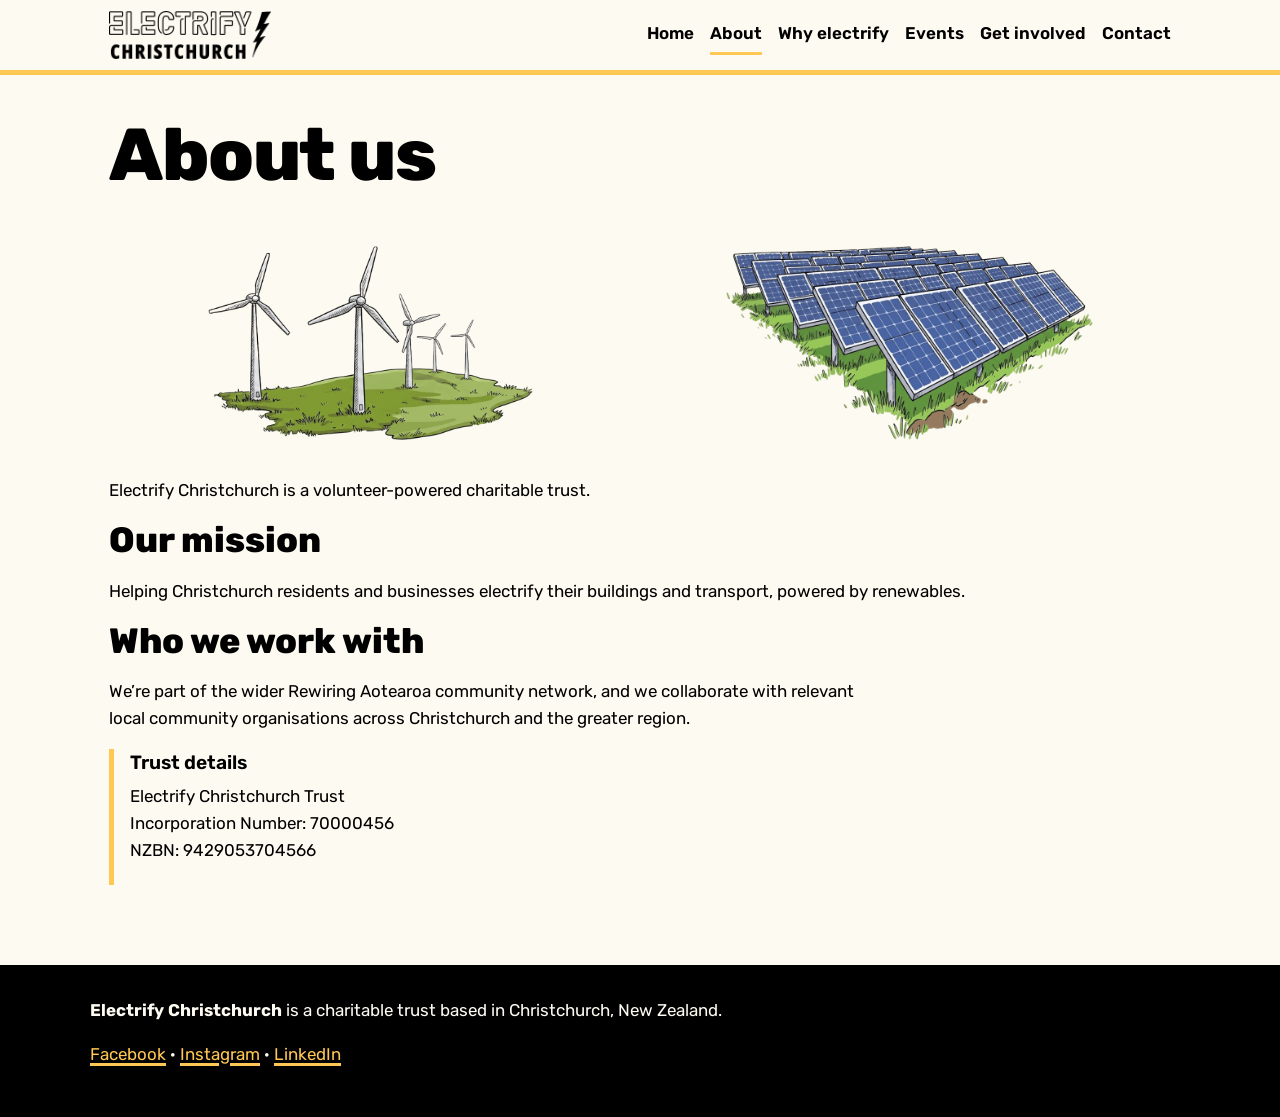
==== about.html @ 2504b072 "Add files via upload" ====
<!DOCTYPE html>
<html lang="en-NZ">
<head>
<meta charset="utf-8">
<meta name="viewport" content="width=device-width, initial-scale=1, viewport-fit=cover">
<meta name="color-scheme" content="light dark">
<title>About us | Electrify Christchurch</title>
<meta name="description" content="About Electrify Christchurch, a volunteer-powered charitable trust helping Christchurch households and businesses switch to electric.">
<meta property="og:title" content="About us | Electrify Christchurch">
<meta property="og:description" content="About Electrify Christchurch, a volunteer-powered charitable trust helping Christchurch households and businesses switch to electric.">
<meta property="og:type" content="website">
<meta property="og:locale" content="en_NZ">
<meta name="twitter:card" content="summary">
<link rel="icon" type="image/png" href="assets/images/favicon.png">
<link rel="preconnect" href="https://fonts.googleapis.com">
<link rel="preconnect" href="https://fonts.gstatic.com" crossorigin>
<link rel="stylesheet" href="https://fonts.googleapis.com/css2?family=Rubik:wght@400;500;700;800&display=swap">
<link rel="stylesheet" href="assets/css/styles.css">
</head>
<body>
<a class="skip" href="#main">Skip to content</a>
<header><div class="bar">
<a class="logo" href="index.html" aria-label="Electrify Christchurch home"><img src="assets/images/logo.png" alt="Electrify Christchurch" width="700" height="208"></a>
<nav aria-label="Main">
<a href="index.html">Home</a><a href="about.html" aria-current="page">About</a><a href="why-electrify.html">Why electrify</a><a href="events.html">Events</a><a href="get-involved.html">Get involved</a><a href="contact.html">Contact</a>
</nav></div></header>
<main id="main">
<div class="page">

<h1>About us</h1>
<div class="pair"><img src="assets/images/wind-farm.png" width="900" height="538" loading="lazy" class="pic" alt="Illustration of wind turbines on a green hill"><img src="assets/images/solar-farm.png" width="900" height="476" loading="lazy" class="pic" alt="Illustration of a solar farm"></div>
<p>Electrify Christchurch is a volunteer-powered charitable trust.</p>
<h2>Our mission</h2>
<p></p><div>Helping Christchurch residents and businesses electrify their buildings and transport, powered by renewables.</div><p class=""></p><h2>Who we work with</h2><p>We’re part of the wider Rewiring Aotearoa community network, and we collaborate with relevant local community organisations across Christchurch and the greater region.</p><p></p>



<div class="grid">



</div>
<div class="box" style="max-width:820px"><h3>Trust details</h3><p>Electrify Christchurch Trust<br>Incorporation Number: 70000456<br>NZBN: 9429053704566</p></div>

</div>
</main>
<footer><div class="in">

<p><strong>Electrify Christchurch</strong> is a charitable trust based in Christchurch, New Zealand.</p>
<p><a href="https://www.facebook.com/electrifychristchurch/">Facebook</a> · <a href="https://www.instagram.com/electrifychristchurch/">Instagram</a> · <a href="https://www.linkedin.com/company/electrifychristchurch">LinkedIn</a></p>

</div></footer>
</body>
</html>
---- assets/css/styles.css ----
:root{--ink:#000000;--bg:#FDFAF1;--tint:#F6EDD0;--green:#FFC754;--greenText:#000000;--sun:#FFC754;--muted:#444444;--line:#E4D6AA;--on-green:#000000;
box-sizing:border-box;padding-top:env(safe-area-inset-top,0px);padding-bottom:env(safe-area-inset-bottom,0px)}
@media (prefers-color-scheme:dark){:root:not([data-theme="light"]){--ink:#FDFAF1;--bg:#15120A;--tint:#2A2412;--green:#FFC754;--greenText:#FFC754;--muted:#CFC8B0;--line:#4D4222;--on-green:#000000}}
:root[data-theme="dark"]{--ink:#FDFAF1;--bg:#15120A;--tint:#2A2412;--green:#FFC754;--greenText:#FFC754;--muted:#CFC8B0;--line:#4D4222;--on-green:#000000}
*{box-sizing:border-box}
html{scroll-padding-top:env(safe-area-inset-top,0px)}
body{margin:0;background:var(--bg);color:var(--ink);font:400 1.06rem/1.6 Rubik,system-ui,sans-serif}
h1,h2,h3{font-family:Rubik,system-ui,sans-serif;line-height:1.1;margin:0 0 .5em}
h1{font-size:clamp(2.4rem,7vw,4.6rem);font-weight:800;letter-spacing:-.02em}
h2{font-size:clamp(1.6rem,3.5vw,2.2rem);font-weight:800}
h3{font-size:1.2rem;font-weight:600}
p{max-width:68ch;margin:0 0 1em}
a{color:var(--greenText);text-decoration-color:#FFC754;text-decoration-thickness:3px;text-underline-offset:3px}
nav a,.logo,.btn{text-decoration:none}
:focus-visible{outline:3px solid var(--sun);outline-offset:2px}
header{position:sticky;top:env(safe-area-inset-top,0px);z-index:20;background:var(--bg);border-bottom:5px solid var(--green)}
body::before{content:"";position:fixed;inset:0 0 auto;height:env(safe-area-inset-top,0px);background:var(--bg);z-index:30}
.bar{max-width:1100px;margin:auto;padding:.7rem 1.2rem;display:flex;flex-wrap:wrap;align-items:center;gap:.4rem 1.4rem}
.logo{font:700 1.25rem Rubik,system-ui,sans-serif;color:var(--ink);text-decoration:none;display:flex;align-items:center;gap:.5rem}
.logo img{height:3rem;width:auto;display:block}.stats{display:grid;gap:1rem;grid-template-columns:repeat(auto-fit,minmax(200px,1fr));margin:1.2rem 0}.stats div{border-top:5px solid var(--green);padding-top:.5rem}.stats b{display:block;font:800 clamp(1.8rem,3.2vw,2.5rem)/1.1 Rubik,system-ui,sans-serif;overflow-wrap:anywhere}@media (prefers-color-scheme:dark){:root:not([data-theme="light"]) .logo img{filter:invert(1)}}:root[data-theme="dark"] .logo img{filter:invert(1)}.bolt{width:1.5rem;height:1.5rem;background:var(--green);clip-path:polygon(60% 0,15% 55%,45% 55%,35% 100%,85% 40%,55% 40%)}
nav{display:flex;flex-wrap:wrap;gap:.2rem 1rem;margin-left:auto}
nav a{color:var(--ink);text-decoration:none;font-weight:600;padding:.3rem 0;border-bottom:3px solid transparent}
nav a[aria-current="page"]{border-color:var(--green)}
main{max-width:1100px;margin:auto;padding:0 1.2rem}
.page{padding:2.5rem 0 3rem}
.hero{padding:3rem 0 2rem}
.hero p{font-size:1.25rem}
.btn{display:inline-block;background:var(--green);color:var(--on-green);font-weight:600;text-decoration:none;padding:.75rem 1.4rem;border-radius:999px;margin:.3rem .5rem .3rem 0;border:0;font-size:1rem;cursor:pointer}
.btn.alt{background:transparent;color:var(--ink);border:2px solid var(--ink)}
.band{background:var(--tint);margin:2rem -1.2rem;padding:2rem 1.2rem}
.grid{display:grid;gap:1.2rem;grid-template-columns:repeat(auto-fit,minmax(240px,1fr))}
.box{border-left:5px solid var(--green);padding:.2rem 0 .2rem 1rem}
.event{display:flex;gap:1.2rem;flex-wrap:wrap;border:2px solid var(--line);border-radius:14px;padding:1.2rem;margin-bottom:1rem}
.date{background:var(--sun);color:#000;font:800 1rem Rubik,system-ui,sans-serif;padding:.7rem 1rem;border-radius:10px;text-align:center;min-width:6.5rem;align-self:flex-start}
.note{background:var(--tint);border-left:5px solid var(--sun);padding:.8rem 1rem;font-size:.95rem;max-width:68ch}
label{display:block;font-weight:600;margin:.8rem 0 .2rem}
input,textarea{width:100%;max-width:520px;padding:.7rem;border:2px solid var(--line);border-radius:8px;font:inherit;background:var(--bg);color:var(--ink)}
.hero{display:grid;grid-template-columns:1.1fr .9fr;gap:2rem;align-items:center}
@media (max-width:760px){.hero{grid-template-columns:1fr}}
.pic{display:block;background:#FDFAF1;border-radius:18px;padding:.8rem;width:100%;height:auto}
.pair{display:grid;gap:1rem;grid-template-columns:repeat(auto-fit,minmax(240px,1fr));margin:1rem 0 1.5rem}
.pair .pic{height:220px;object-fit:contain}
.cards{display:grid;gap:1.2rem;grid-template-columns:repeat(auto-fit,minmax(290px,1fr));margin:1.2rem 0}
.card{border:2px dashed var(--green);border-radius:16px;padding:1rem;display:flex;flex-direction:column}
.card .pic{height:170px;object-fit:contain;margin-bottom:.8rem}
.card .pic.two{display:none}
.big{font:800 2rem/1.1 Rubik,sans-serif;margin:.2rem 0 0}
.big.red{color:#C0392B}
.sub{font-weight:500;margin:0 0 .6rem}
.bars{margin:1rem 0}
.bar2{display:flex;align-items:center;gap:.8rem;margin:.5rem 0}
.bar2 span{flex:0 0 9.5rem;font-weight:500}
.bar2 i{display:block;height:2.2rem;border-radius:6px;background:#E0675F;color:#fff;font:700 .95rem/2.2rem Rubik,sans-serif;padding-left:.6rem;white-space:nowrap}
.bar2 i.g{background:#4C9A5F}
.bar2 i.y{background:#FFC754;color:#000}
.tiny{font-size:.85rem;color:var(--muted);max-width:80ch}
.story{background:var(--bg);border-radius:12px;padding:.8rem 1rem;margin:.5rem 0;color:var(--ink)}
.yb{background:#FFC754;color:#000;border-radius:16px;padding:1.2rem;margin:1.5rem 0}
.yb .story{background:#FFF;color:#000}
.story{position:relative}.story strong,.story span{display:block}
.story .cta{display:block;font-weight:600;margin-top:.3rem;color:#000;text-decoration:underline;text-decoration-color:#FFC754;text-decoration-thickness:3px;text-underline-offset:3px}
.story .cta::after{content:"";position:absolute;inset:0}
.story .cta:not([href]){display:none}
.story:has(a[href]):hover{outline:3px solid #000}
.yb a{color:#000}
.band,.yb{position:relative}.deco{position:absolute;right:1rem;top:.8rem;width:110px;height:auto;pointer-events:none}@media (max-width:700px){.deco{width:64px}header{position:static}}
#get-involved .grid>.box{display:flex;flex-direction:column;align-items:flex-start}#get-involved .grid>.box>.btn{margin-top:auto}
.box .hand{width:auto;max-width:100%;height:150px;object-fit:contain;padding:.4rem;margin-bottom:.6rem}
.duo{display:flex;gap:.5rem;margin-bottom:.8rem}.duo .pic{flex:1;min-width:0;height:170px;object-fit:contain;margin:0}
#why-electrify p,#why-electrify .tiny{max-width:none}
.cards.two{grid-template-columns:repeat(auto-fit,minmax(min(100%,420px),1fr))}
.callout{display:flex;gap:1.4rem;align-items:center;background:var(--tint);border-left:8px solid var(--green);border-radius:6px 16px 16px 6px;padding:1.2rem 1.4rem;margin:1.5rem 0}
.callout .pic{width:150px;height:auto;flex:none}
.callout h3{margin-bottom:.2rem}.callout p{margin:0 0 .5rem}.callout .big{font-size:2.4rem}
@media (max-width:700px){.callout{flex-direction:column;align-items:flex-start}.callout .pic{width:110px}}
footer{background:#000;color:#FDFAF1;margin-top:2rem;padding:2rem 1.2rem}
footer .in{max-width:1100px;margin:auto}
footer a{color:#FFC754}
@media (prefers-reduced-motion:no-preference){.page{animation:in .35s ease-out}@keyframes in{from{opacity:0}to{opacity:1}}}

.skip{position:absolute;left:-999px;top:0;background:#000;color:#fff;padding:.6rem 1rem;z-index:100}.skip:focus{left:0}
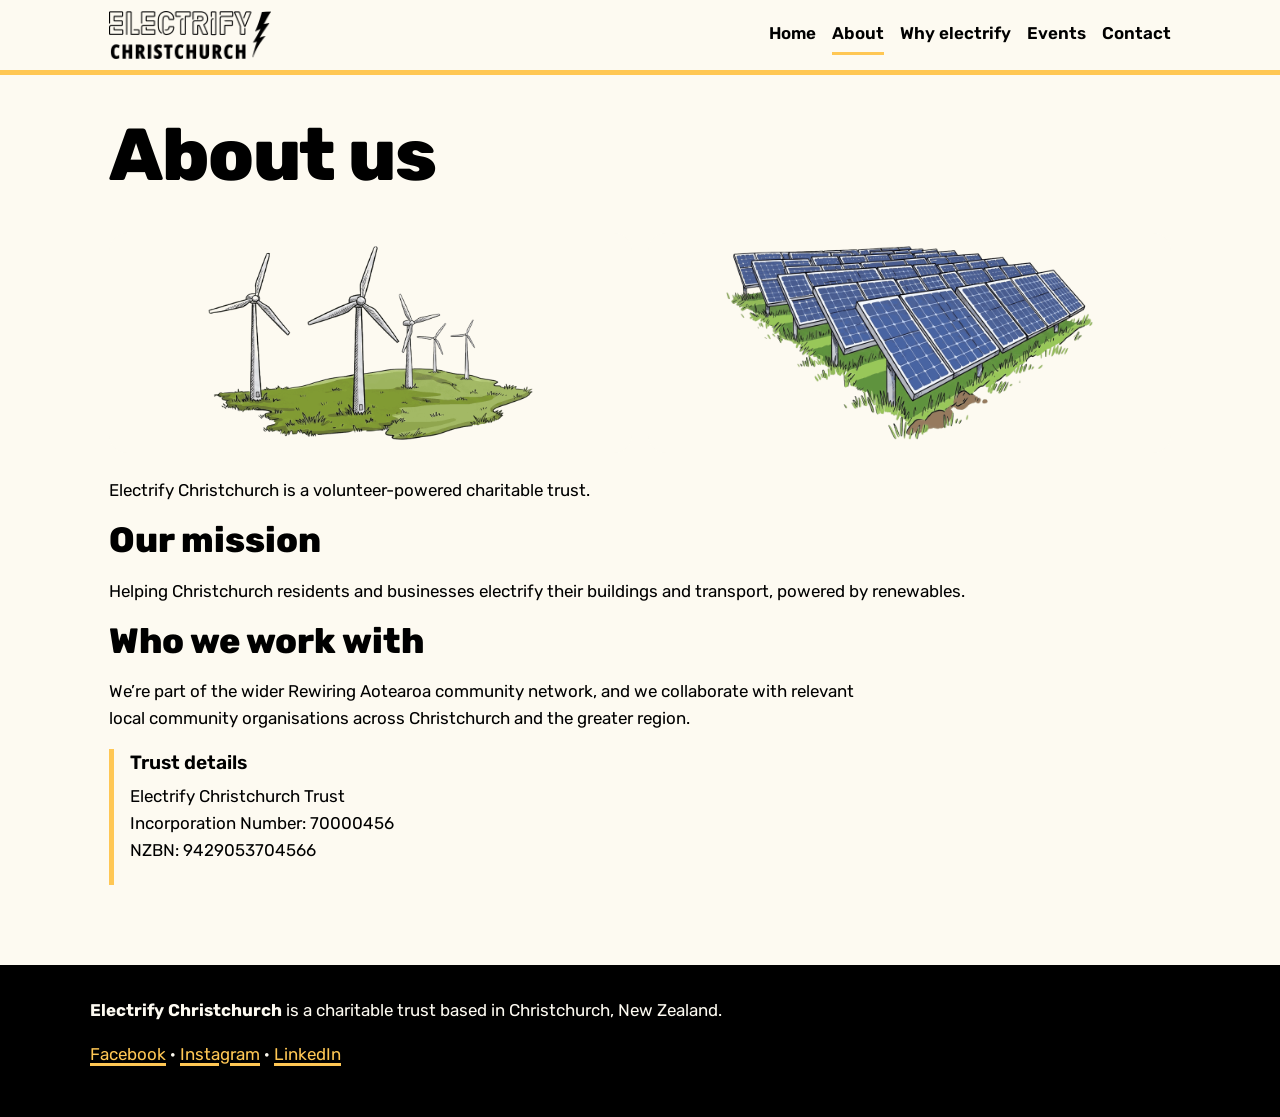
==== commit 76861236: "Remove 'Get involved' link from navigation" ====
--- a/about.html
+++ b/about.html
@@ -22,7 +22,7 @@
 <header><div class="bar">
 <a class="logo" href="index.html" aria-label="Electrify Christchurch home"><img src="assets/images/logo.png" alt="Electrify Christchurch" width="700" height="208"></a>
 <nav aria-label="Main">
-<a href="index.html">Home</a><a href="about.html" aria-current="page">About</a><a href="why-electrify.html">Why electrify</a><a href="events.html">Events</a><a href="get-involved.html">Get involved</a><a href="contact.html">Contact</a>
+<a href="index.html">Home</a><a href="about.html" aria-current="page">About</a><a href="why-electrify.html">Why electrify</a><a href="events.html">Events</a><a href="contact.html">Contact</a>
 </nav></div></header>
 <main id="main">
 <div class="page">
